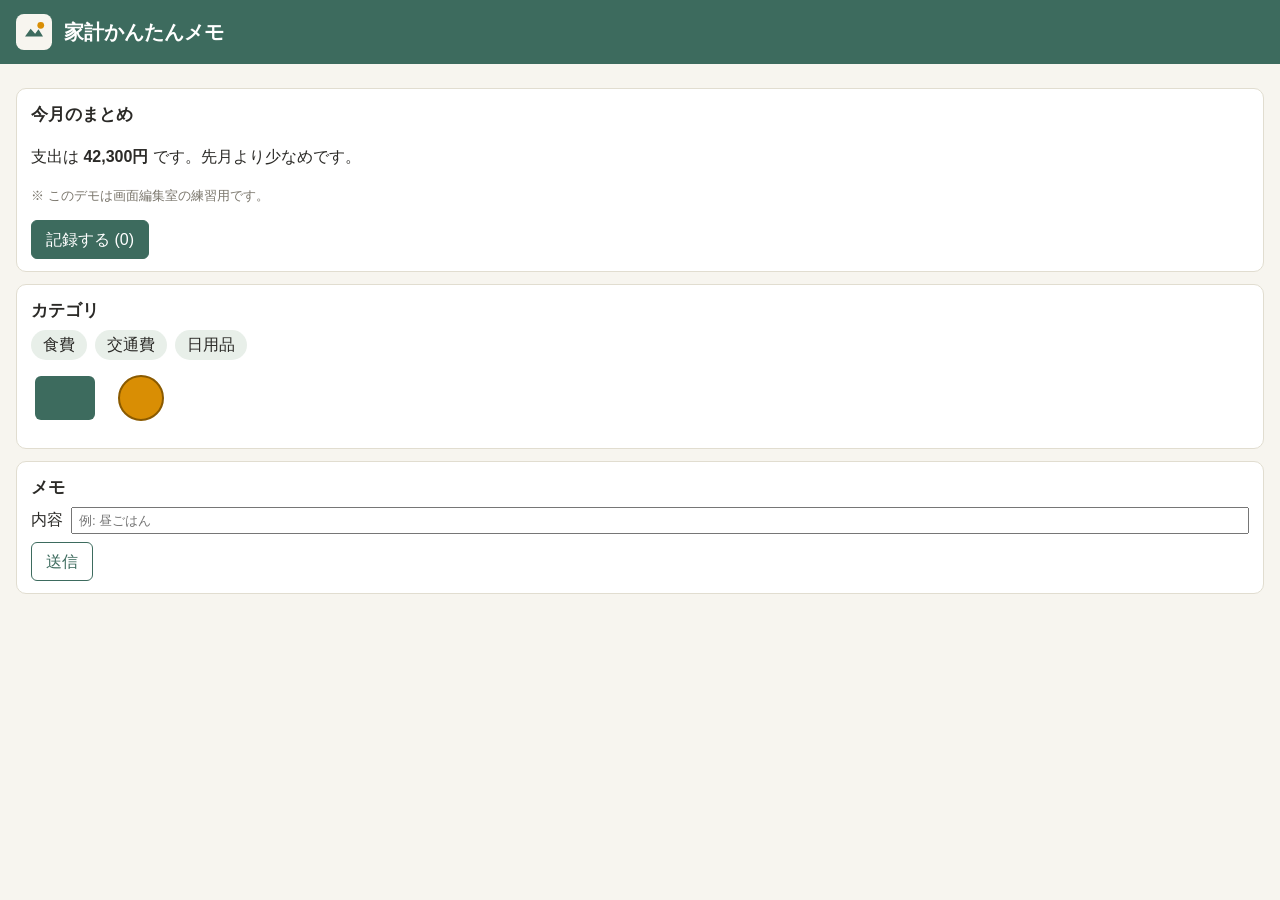
==== skills/app-screen-studio/tool/demo/index.html @ 9151b51d "画面編集室0.1.0の初回プレビュー版を追加" ====
<!doctype html>
<html lang="ja">
<head>
<meta charset="utf-8">
<meta name="viewport" content="width=device-width, initial-scale=1">
<title>デモ画面</title>
<link rel="stylesheet" href="demo.css">
</head>
<body>
<header class="top">
  <img id="logo" class="logo" src="logo.svg" alt="ロゴ">
  <h1 id="title" data-edit-id="demo-title" data-source="demo/index.html">家計かんたんメモ</h1>
</header>
<main class="wrap">
  <section class="card" id="summary">
    <h2>今月のまとめ</h2>
    <p class="lead">支出は <b>42,300円</b> です。先月より少なめです。</p>
    <p class="note" id="note">※ このデモは画面編集室の練習用です。</p>
    <button id="countBtn" class="primary">記録する (0)</button>
    <span id="result" class="result"></span>
  </section>
  <section class="card">
    <h2>カテゴリ</h2>
    <ul class="chips">
      <li class="chip">食費</li>
      <li class="chip">交通費</li>
      <li class="chip">日用品</li>
    </ul>
    <svg class="shapes" width="180" height="60" viewBox="0 0 180 60" aria-label="図形の例">
      <rect id="svgRect" x="4" y="8" width="60" height="44" rx="6" fill="#3d6b5e"></rect>
      <circle id="svgCircle" cx="110" cy="30" r="22" fill="#d98e04" stroke="#8a5a00" stroke-width="2"></circle>
    </svg>
  </section>
  <form id="memoForm" class="card">
    <h2>メモ</h2>
    <label>内容 <input type="text" name="memo" placeholder="例: 昼ごはん"></label>
    <button type="submit">送信</button>
  </form>
</main>
<script src="demo.js"></script>
</body>
</html>
---- skills/app-screen-studio/tool/demo/demo.css ----
body { margin:0; font:16px/1.6 "Yu Gothic UI","Meiryo",sans-serif; color:#2b2a27; background:#f7f5ef; }
.top { display:flex; align-items:center; gap:12px; padding:14px 16px; background:#3d6b5e; color:#fff; }
.top h1 { margin:0; font-size:20px; }
.logo { width:36px; height:36px; }
.wrap { padding:12px 16px 40px; }
.card { background:#fff; border:1px solid #e1ddd0; border-radius:10px; padding:12px 14px; margin:12px 0; }
.card h2 { margin:0 0 6px; font-size:17px; }
.note { color:#7a766c; font-size:13px; }
button { font:inherit; padding:6px 14px; border:1px solid #3d6b5e; background:#fff; color:#3d6b5e; border-radius:6px; }
button.primary { background:#3d6b5e; color:#fff; }
.result { margin-left:8px; color:#2f6b43; }
.chips { list-style:none; display:flex; gap:8px; padding:0; margin:0 0 8px; }
.chip { padding:2px 12px; background:#e8efe9; border-radius:999px; }
label { display:flex; gap:8px; margin-bottom:8px; }
input[type=text] { flex:1; padding:4px 6px; }
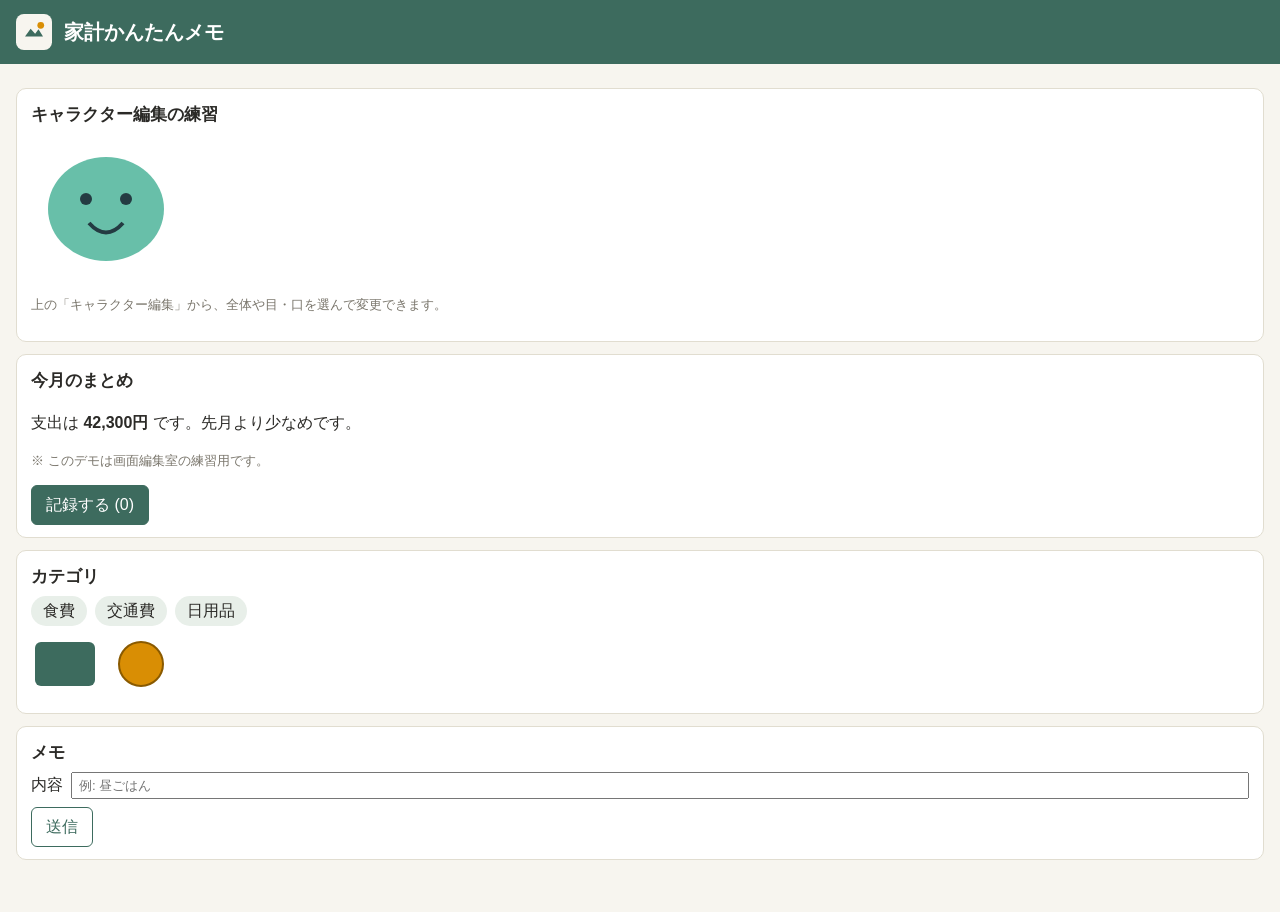
==== commit ba49a35c: "送信下書きの分離とキャラクター部品・動きの編集を追加" ====
--- a/skills/app-screen-studio/tool/demo/index.html
+++ b/skills/app-screen-studio/tool/demo/index.html
@@ -12,6 +12,16 @@
   <h1 id="title" data-edit-id="demo-title" data-source="demo/index.html">家計かんたんメモ</h1>
 </header>
 <main class="wrap">
+  <section class="card">
+    <h2>キャラクター編集の練習</h2>
+    <svg id="demo-mascot" data-character data-character-name="まめキャラ" width="150" height="140" viewBox="0 0 150 140" aria-label="まめキャラ">
+      <ellipse data-edit-id="mascot-body" data-character-part="体" cx="75" cy="75" rx="58" ry="52" fill="#68bfa9"></ellipse>
+      <circle data-edit-id="mascot-eye-left" data-character-part="左目" cx="55" cy="65" r="6" fill="#243b42"></circle>
+      <circle data-edit-id="mascot-eye-right" data-character-part="右目" cx="95" cy="65" r="6" fill="#243b42"></circle>
+      <path data-edit-id="mascot-mouth" data-character-part="口" d="M58 89 Q75 108 92 89" fill="none" stroke="#243b42" stroke-width="4"></path>
+    </svg>
+    <p class="note">上の「キャラクター編集」から、全体や目・口を選んで変更できます。</p>
+  </section>
   <section class="card" id="summary">
     <h2>今月のまとめ</h2>
     <p class="lead">支出は <b>42,300円</b> です。先月より少なめです。</p>
